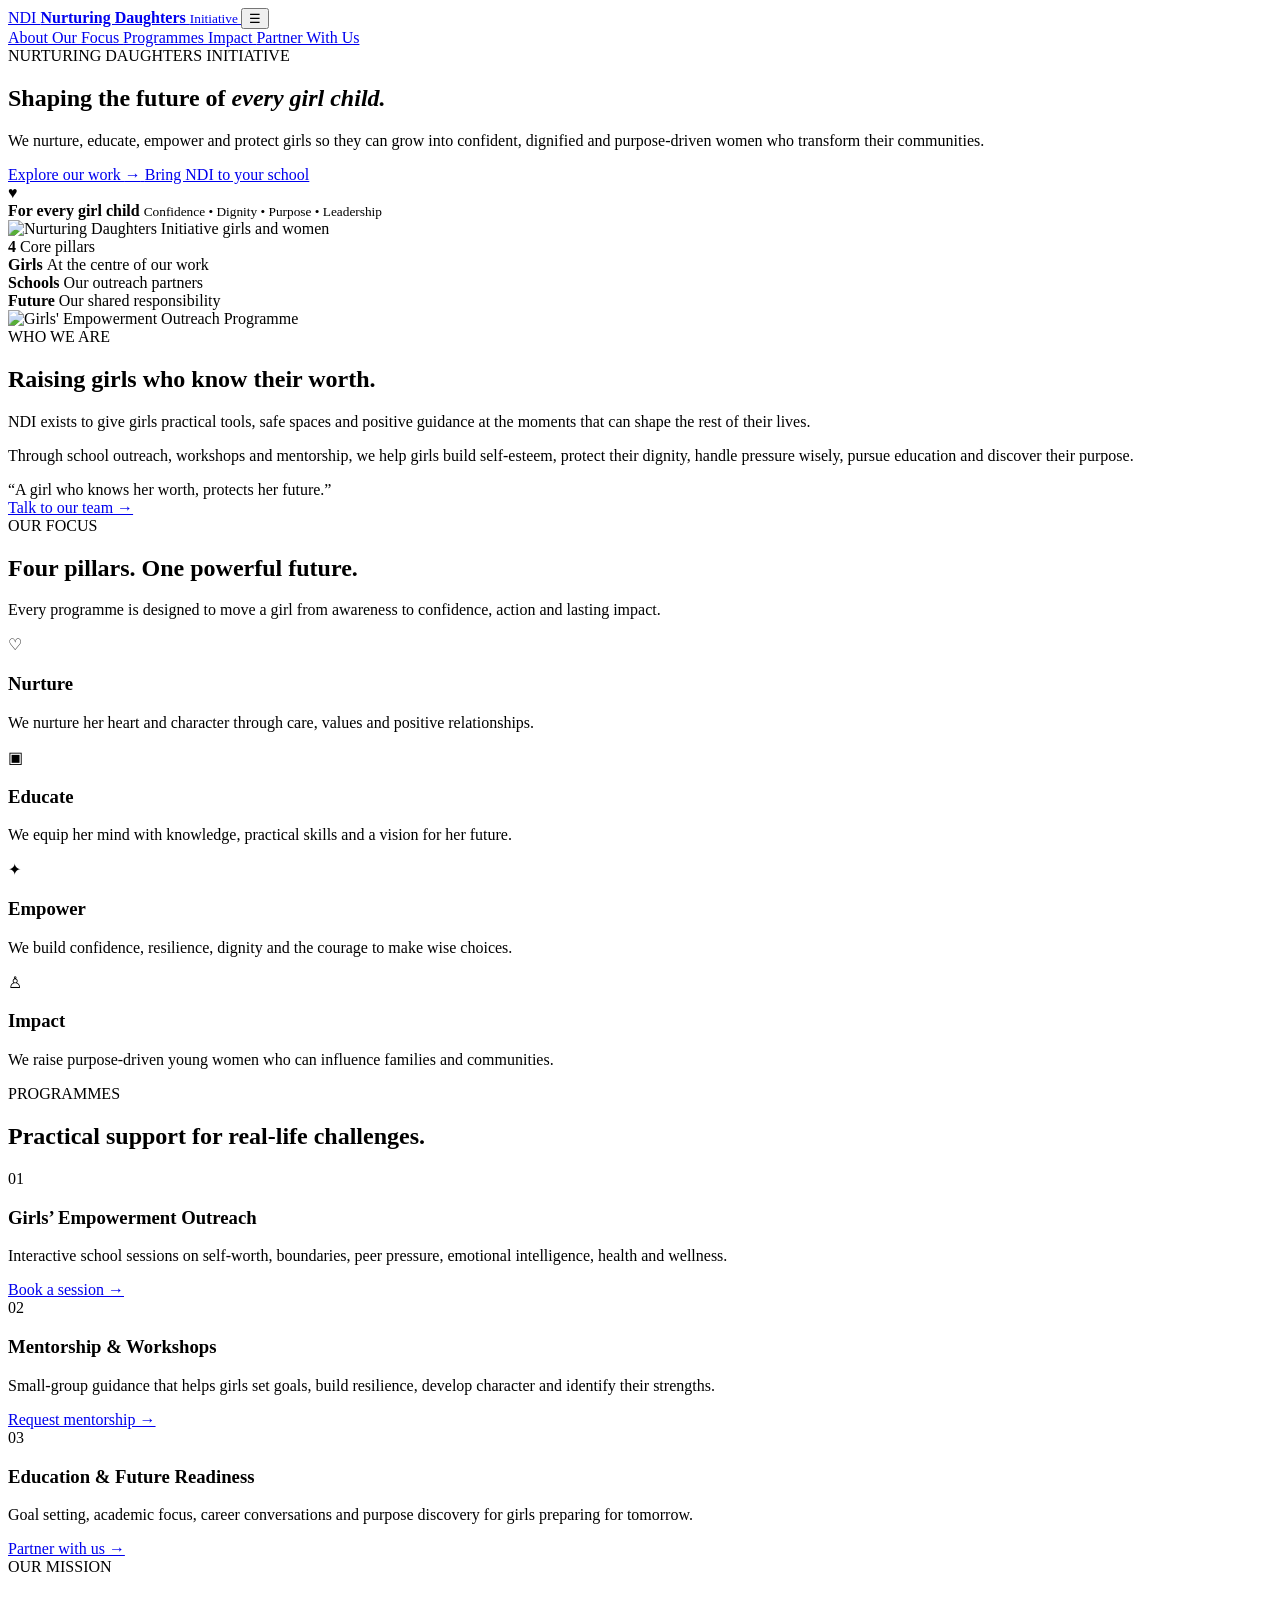
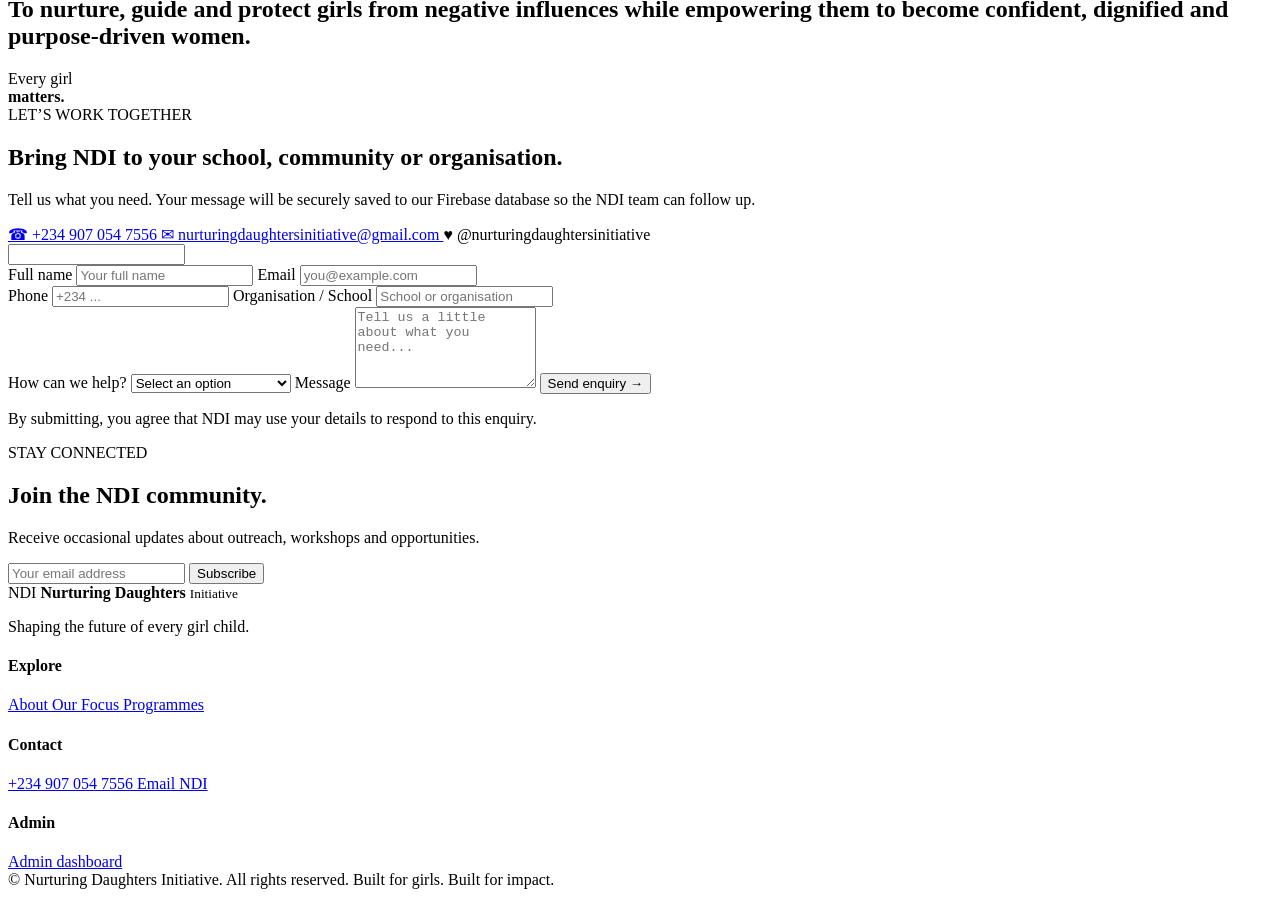
==== index.html @ 02c4fbd0 "Create index.html" ====
<!doctype html>
<html lang="en">
<head>
  <meta charset="utf-8">

  <meta
    name="viewport"
    content="width=device-width, initial-scale=1"
  >

  <meta
    name="description"
    content="Nurturing Daughters Initiative (NDI) — shaping the future of every girl child through nurture, education, empowerment and impact."
  >

  <meta
    name="theme-color"
    content="#d90068"
  >

  <meta
    property="og:title"
    content="Nurturing Daughters Initiative"
  >

  <meta
    property="og:description"
    content="Shaping the future of every girl child."
  >

  <title>
    NDI | Nurturing Daughters Initiative
  </title>

  <!-- Google Fonts -->
  <link
    rel="preconnect"
    href="https://fonts.googleapis.com"
  >

  <link
    rel="preconnect"
    href="https://fonts.gstatic.com"
    crossorigin
  >

  <link
    href="https://fonts.googleapis.com/css2?family=DM+Sans:wght@400;500;600;700;800&family=Playfair+Display:wght@600;700&display=swap"
    rel="stylesheet"
  >

  <!-- Main stylesheet -->
  <link
    rel="stylesheet"
    href="styles.css"
  >
</head>

<body>

  <!-- =========================================
       TOAST NOTIFICATION
       ========================================= -->

  <div
    id="toast"
    class="toast"
    role="status"
    aria-live="polite"
  ></div>


  <!-- =========================================
       HEADER / NAVIGATION
       ========================================= -->

  <header
    class="site-header"
    id="top"
  >

    <div class="container nav-wrap">

      <!-- LOGO -->
      <a
        class="brand"
        href="#home"
        aria-label="NDI home"
      >

        <span class="brand-mark">
          NDI
        </span>

        <span>
          <strong>
            Nurturing Daughters
          </strong>

          <small>
            Initiative
          </small>
        </span>

      </a>


      <!-- MOBILE MENU BUTTON -->
      <button
        class="menu-btn"
        id="menuBtn"
        type="button"
        aria-label="Open menu"
        aria-expanded="false"
      >
        ☰
      </button>


      <!-- NAVIGATION -->
      <nav
        id="siteNav"
        class="site-nav"
      >

        <a href="#about">
          About
        </a>

        <a href="#focus">
          Our Focus
        </a>

        <a href="#programmes">
          Programmes
        </a>

        <a href="#impact">
          Impact
        </a>

        <a
          href="#contact"
          class="nav-cta"
        >
          Partner With Us
        </a>

      </nav>

    </div>

  </header>


  <!-- =========================================
       MAIN CONTENT
       ========================================= -->

  <main>


    <!-- =======================================
         HERO
         ======================================= -->

    <section
      class="hero"
      id="home"
    >

      <div class="hero-glow glow-one"></div>

      <div class="hero-glow glow-two"></div>


      <div class="container hero-grid">

        <!-- HERO TEXT -->
        <div class="hero-copy">

          <span class="eyebrow">
            NURTURING DAUGHTERS INITIATIVE
          </span>


          <h1>
            Shaping the future of
            <em>every girl child.</em>
          </h1>


          <p>
            We nurture, educate, empower and protect girls
            so they can grow into confident, dignified and
            purpose-driven women who transform their communities.
          </p>


          <!-- HERO BUTTONS -->
          <div class="hero-actions">

            <a
              class="btn btn-primary"
              href="#programmes"
            >
              Explore our work
              <span>→</span>
            </a>


            <a
              class="btn btn-light"
              href="#contact"
            >
              Bring NDI to your school
            </a>

          </div>


          <!-- SMALL MESSAGE -->
          <div class="mini-proof">

            <span>
              ♥
            </span>

            <div>

              <strong>
                For every girl child
              </strong>

              <small>
                Confidence • Dignity • Purpose • Leadership
              </small>

            </div>

          </div>

        </div>


        <!-- HERO IMAGE -->
        <div class="hero-art">

          <div class="hero-ring"></div>

          <img
            src="assets/ndi-main.png"
            alt="Nurturing Daughters Initiative girls and women"
            loading="eager"
          >

        </div>

      </div>

    </section>


    <!-- =======================================
         IMPACT STRIP
         ======================================= -->

    <section
      class="impact-strip"
      id="impact"
    >

      <div class="container impact-grid">

        <div>
          <strong>
            4
          </strong>

          <span>
            Core pillars
          </span>
        </div>


        <div>
          <strong>
            Girls
          </strong>

          <span>
            At the centre of our work
          </span>
        </div>


        <div>
          <strong>
            Schools
          </strong>

          <span>
            Our outreach partners
          </span>
        </div>


        <div>
          <strong>
            Future
          </strong>

          <span>
            Our shared responsibility
          </span>
        </div>

      </div>

    </section>


    <!-- =======================================
         ABOUT
         ======================================= -->

    <section
      class="section"
      id="about"
    >

      <div class="container about-grid">

        <!-- IMAGE -->
        <div class="section-image">

          <img
            src="assets/girls-empowerment.png"
            alt="Girls' Empowerment Outreach Programme"
            loading="lazy"
          >

        </div>


        <!-- TEXT -->
        <div class="section-copy">

          <span class="eyebrow">
            WHO WE ARE
          </span>


          <h2>
            Raising girls who know their worth.
          </h2>


          <p>
            NDI exists to give girls practical tools,
            safe spaces and positive guidance at the
            moments that can shape the rest of their lives.
          </p>


          <p>
            Through school outreach, workshops and mentorship,
            we help girls build self-esteem, protect their dignity,
            handle pressure wisely, pursue education and discover
            their purpose.
          </p>


          <div class="quote">
            “A girl who knows her worth, protects her future.”
          </div>


          <a
            class="text-link"
            href="#contact"
          >
            Talk to our team →
          </a>

        </div>

      </div>

    </section>


    <!-- =======================================
         OUR FOCUS
         ======================================= -->

    <section
      class="section soft"
      id="focus"
    >

      <div class="container">

        <!-- HEADING -->
        <div class="section-heading">

          <span class="eyebrow">
            OUR FOCUS
          </span>


          <h2>
            Four pillars. One powerful future.
          </h2>


          <p>
            Every programme is designed to move a girl
            from awareness to confidence, action and lasting impact.
          </p>

        </div>


        <!-- PILLARS -->
        <div class="card-grid four">


          <!-- NURTURE -->
          <article class="pillar">

            <div class="icon">
              ♡
            </div>

            <h3>
              Nurture
            </h3>

            <p>
              We nurture her heart and character through
              care, values and positive relationships.
            </p>

          </article>


          <!-- EDUCATE -->
          <article class="pillar">

            <div class="icon">
              ▣
            </div>

            <h3>
              Educate
            </h3>

            <p>
              We equip her mind with knowledge,
              practical skills and a vision for her future.
            </p>

          </article>


          <!-- EMPOWER -->
          <article class="pillar">

            <div class="icon">
              ✦
            </div>

            <h3>
              Empower
            </h3>

            <p>
              We build confidence, resilience, dignity
              and the courage to make wise choices.
            </p>

          </article>


          <!-- IMPACT -->
          <article class="pillar">

            <div class="icon">
              ♙
            </div>

            <h3>
              Impact
            </h3>

            <p>
              We raise purpose-driven young women who
              can influence families and communities.
            </p>

          </article>

        </div>

      </div>

    </section>


    <!-- =======================================
         PROGRAMMES
         ======================================= -->

    <section
      class="section"
      id="programmes"
    >

      <div class="container">

        <div class="section-heading">

          <span class="eyebrow">
            PROGRAMMES
          </span>


          <h2>
            Practical support for real-life challenges.
          </h2>

        </div>


        <div class="programme-grid">


          <!-- PROGRAMME 1 -->
          <article class="programme">

            <span>
              01
            </span>

            <h3>
              Girls’ Empowerment Outreach
            </h3>

            <p>
              Interactive school sessions on self-worth,
              boundaries, peer pressure, emotional intelligence,
              health and wellness.
            </p>

            <a href="#contact">
              Book a session →
            </a>

          </article>


          <!-- PROGRAMME 2 -->
          <article class="programme">

            <span>
              02
            </span>

            <h3>
              Mentorship & Workshops
            </h3>

            <p>
              Small-group guidance that helps girls set goals,
              build resilience, develop character and identify
              their strengths.
            </p>

            <a href="#contact">
              Request mentorship →
            </a>

          </article>


          <!-- PROGRAMME 3 -->
          <article class="programme">

            <span>
              03
            </span>

            <h3>
              Education & Future Readiness
            </h3>

            <p>
              Goal setting, academic focus, career conversations
              and purpose discovery for girls preparing for tomorrow.
            </p>

            <a href="#contact">
              Partner with us →
            </a>

          </article>

        </div>

      </div>

    </section>


    <!-- =======================================
         MISSION
         ======================================= -->

    <section
      class="section mission-section"
    >

      <div class="container mission">

        <div>

          <span class="eyebrow">
            OUR MISSION
          </span>


          <h2>
            To nurture, guide and protect girls from
            negative influences while empowering them
            to become confident, dignified and
            purpose-driven women.
          </h2>

        </div>


        <div class="mission-badge">

          Every girl

          <br>

          <strong>
            matters.
          </strong>

        </div>

      </div>

    </section>


    <!-- =======================================
         CONTACT
         ======================================= -->

    <section
      class="section contact-section"
      id="contact"
    >

      <div class="container contact-grid">


        <!-- CONTACT INFORMATION -->
        <div class="contact-copy">

          <span class="eyebrow">
            LET’S WORK TOGETHER
          </span>


          <h2>
            Bring NDI to your school,
            community or organisation.
          </h2>


          <p>
            Tell us what you need. Your message will be
            securely saved to our Firebase database so
            the NDI team can follow up.
          </p>


          <div class="contact-details">

            <a href="tel:+2349070547556">
              ☎ +234 907 054 7556
            </a>


            <a href="mailto:nurturingdaughtersinitiative@gmail.com">
              ✉ nurturingdaughtersinitiative@gmail.com
            </a>


            <span>
              ♥ @nurturingdaughtersinitiative
            </span>

          </div>

        </div>


        <!-- CONTACT FORM -->
        <form
          id="contactForm"
          class="contact-form"
          novalidate
        >

          <!-- HONEYPOT ANTI-SPAM FIELD -->
          <input
            class="hp"
            name="website"
            tabindex="-1"
            autocomplete="off"
            aria-hidden="true"
          >


          <!-- NAME + EMAIL -->
          <div class="form-row">

            <label>
              Full name

              <input
                name="name"
                required
                maxlength="80"
                placeholder="Your full name"
              >

            </label>


            <label>
              Email

              <input
                type="email"
                name="email"
                required
                maxlength="120"
                placeholder="you@example.com"
              >

            </label>

          </div>


          <!-- PHONE + ORGANISATION -->
          <div class="form-row">

            <label>
              Phone

              <input
                name="phone"
                maxlength="30"
                placeholder="+234 ..."
              >

            </label>


            <label>
              Organisation / School

              <input
                name="organisation"
                maxlength="120"
                placeholder="School or organisation"
              >

            </label>

          </div>


          <!-- INTEREST -->
          <label>

            How can we help?

            <select
              name="interest"
              required
            >

              <option value="">
                Select an option
              </option>

              <option value="School outreach">
                School outreach
              </option>

              <option value="Mentorship programme">
                Mentorship programme
              </option>

              <option value="Workshop / seminar">
                Workshop / seminar
              </option>

              <option value="Partnership">
                Partnership
              </option>

              <option value="Volunteer">
                Volunteer
              </option>

              <option value="General enquiry">
                General enquiry
              </option>

            </select>

          </label>


          <!-- MESSAGE -->
          <label>

            Message

            <textarea
              name="message"
              required
              maxlength="1200"
              rows="5"
              placeholder="Tell us a little about what you need..."
            ></textarea>

          </label>


          <!-- SUBMIT -->
          <button
            class="btn btn-primary full"
            type="submit"
            id="submitBtn"
          >

            Send enquiry

            <span>
              →
            </span>

          </button>


          <p class="form-note">
            By submitting, you agree that NDI may use
            your details to respond to this enquiry.
          </p>

        </form>

      </div>

    </section>


    <!-- =======================================
         NEWSLETTER
         ======================================= -->

    <section class="newsletter">

      <div class="container newsletter-inner">


        <div>

          <span class="eyebrow">
            STAY CONNECTED
          </span>


          <h2>
            Join the NDI community.
          </h2>


          <p>
            Receive occasional updates about outreach,
            workshops and opportunities.
          </p>

        </div>


        <form
          id="newsletterForm"
        >

          <input
            type="email"
            name="email"
            required
            placeholder="Your email address"
          >


          <button
            class="btn btn-dark"
            type="submit"
          >
            Subscribe
          </button>

        </form>

      </div>

    </section>

  </main>


  <!-- =========================================
       FOOTER
       ========================================= -->

  <footer>

    <div class="container footer-grid">


      <!-- FOOTER BRAND -->
      <div>

        <div class="brand footer-brand">

          <span class="brand-mark">
            NDI
          </span>

          <span>

            <strong>
              Nurturing Daughters
            </strong>

            <small>
              Initiative
            </small>

          </span>

        </div>


        <p>
          Shaping the future of every girl child.
        </p>

      </div>


      <!-- EXPLORE -->
      <div>

        <h4>
          Explore
        </h4>

        <a href="#about">
          About
        </a>

        <a href="#focus">
          Our Focus
        </a>

        <a href="#programmes">
          Programmes
        </a>

      </div>


      <!-- CONTACT -->
      <div>

        <h4>
          Contact
        </h4>

        <a href="tel:+2349070547556">
          +234 907 054 7556
        </a>

        <a href="mailto:nurturingdaughtersinitiative@gmail.com">
          Email NDI
        </a>

      </div>


      <!-- ADMIN -->
      <div>

        <h4>
          Admin
        </h4>

        <a href="admin.html">
          Admin dashboard
        </a>

      </div>

    </div>


    <!-- FOOTER BOTTOM -->
    <div class="footer-bottom container">

      <span>
        ©
        <span id="year"></span>
        Nurturing Daughters Initiative.
        All rights reserved.
      </span>

      <span>
        Built for girls. Built for impact.
      </span>

    </div>

  </footer>


  <!-- =========================================
       JAVASCRIPT
       ========================================= -->

  <script
    type="module"
    src="app.js"
  ></script>

</body>
</html>
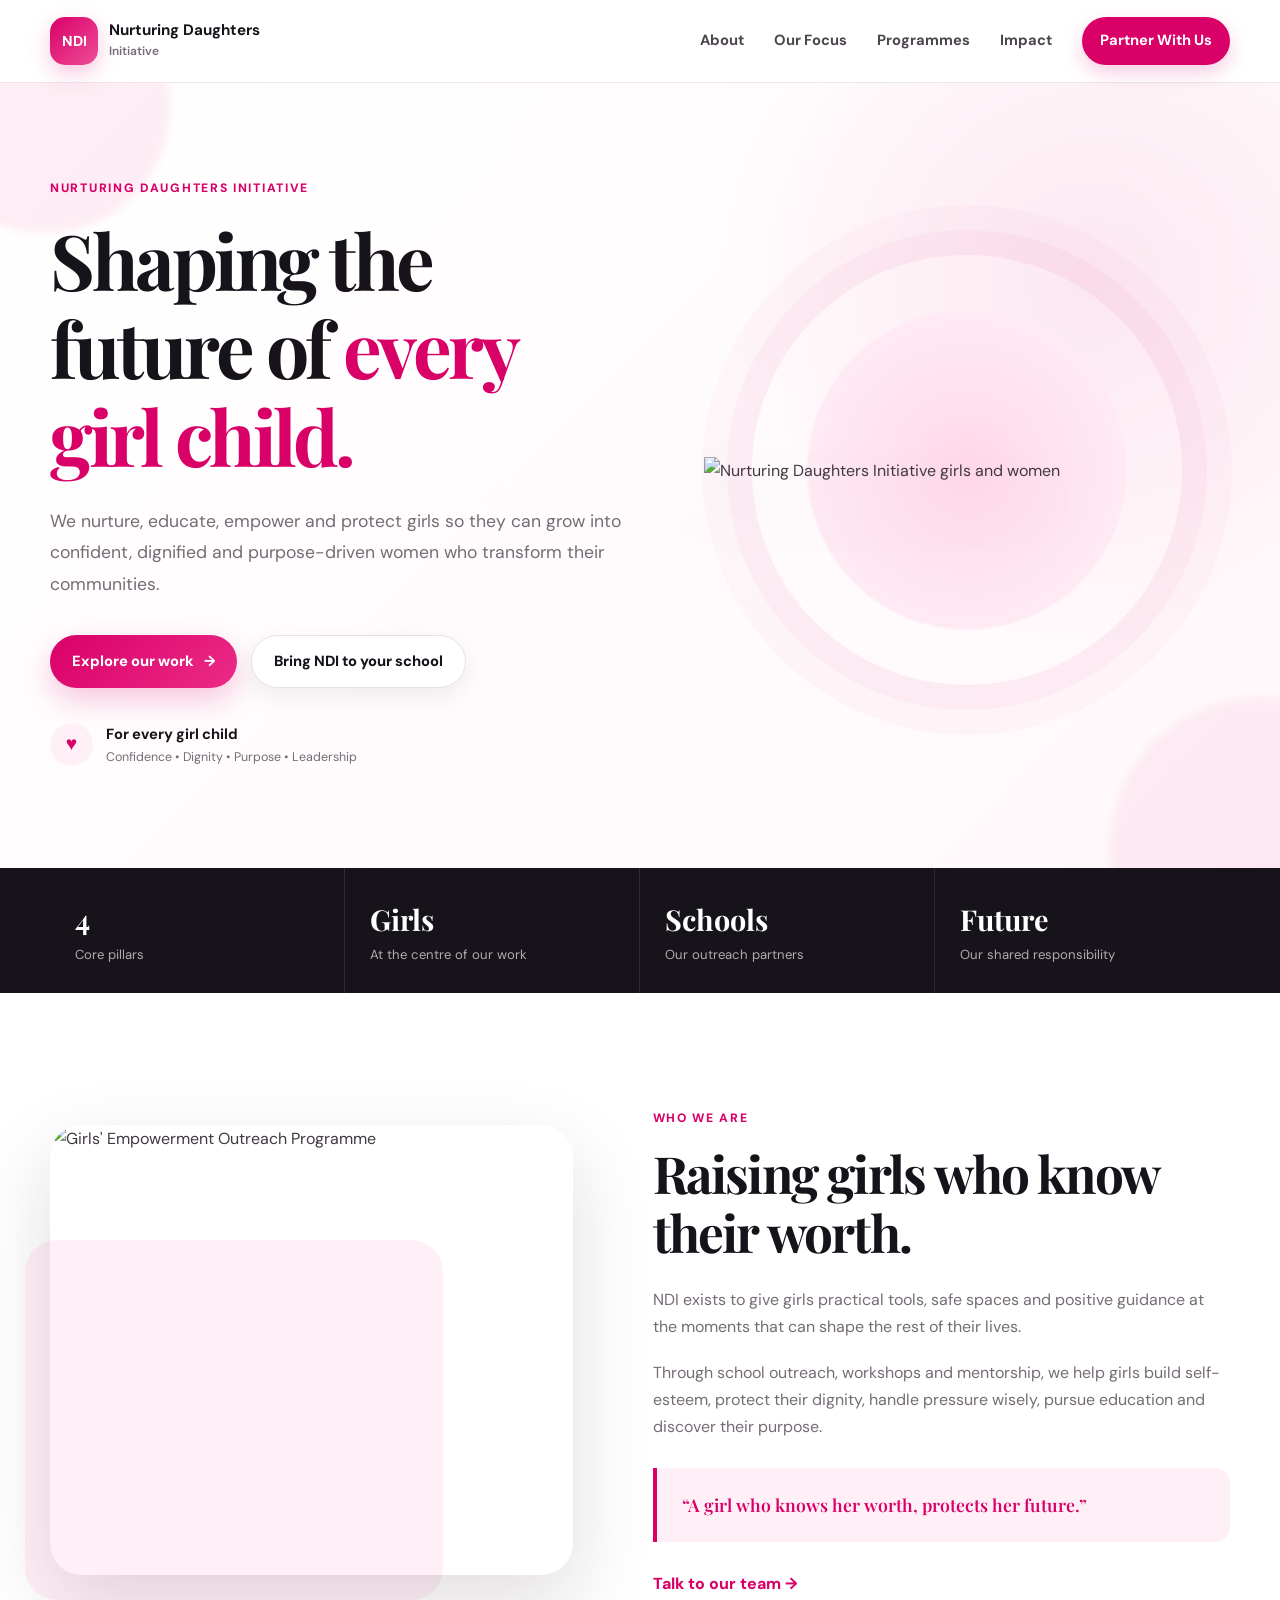
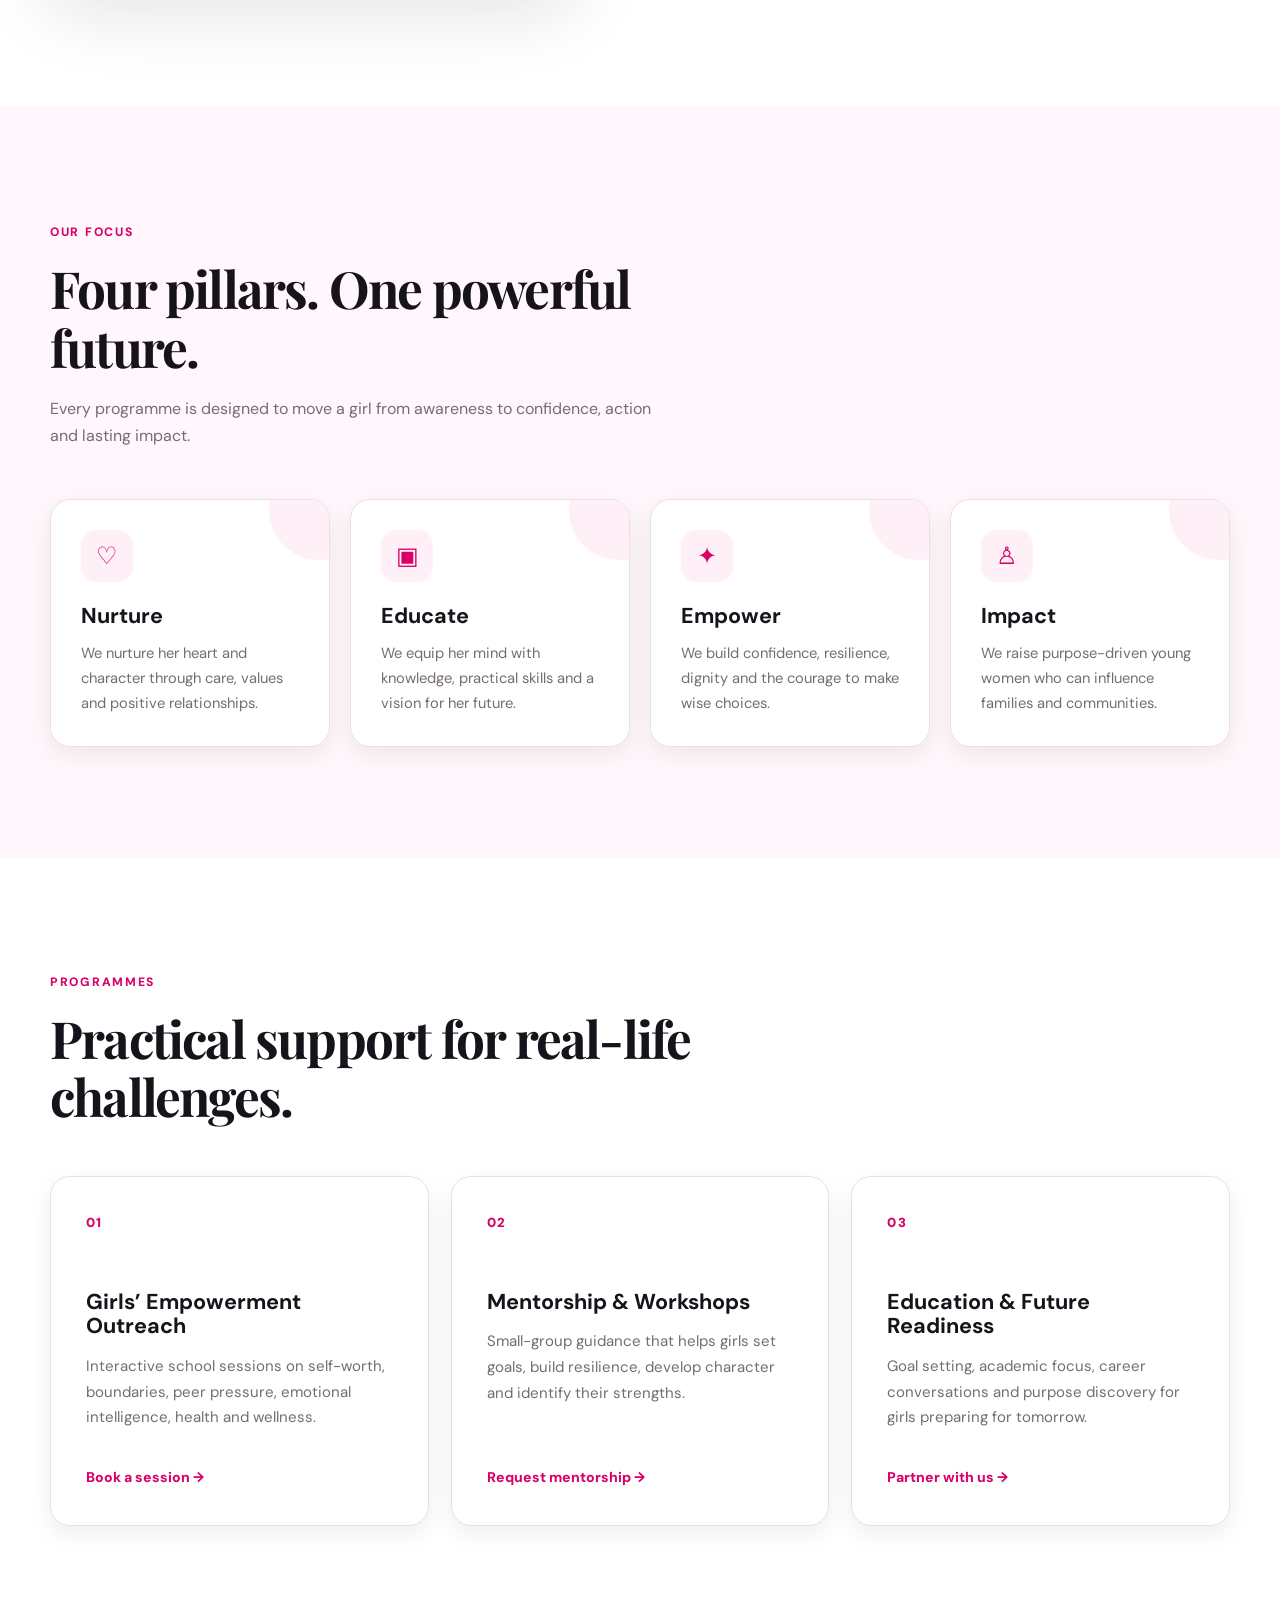
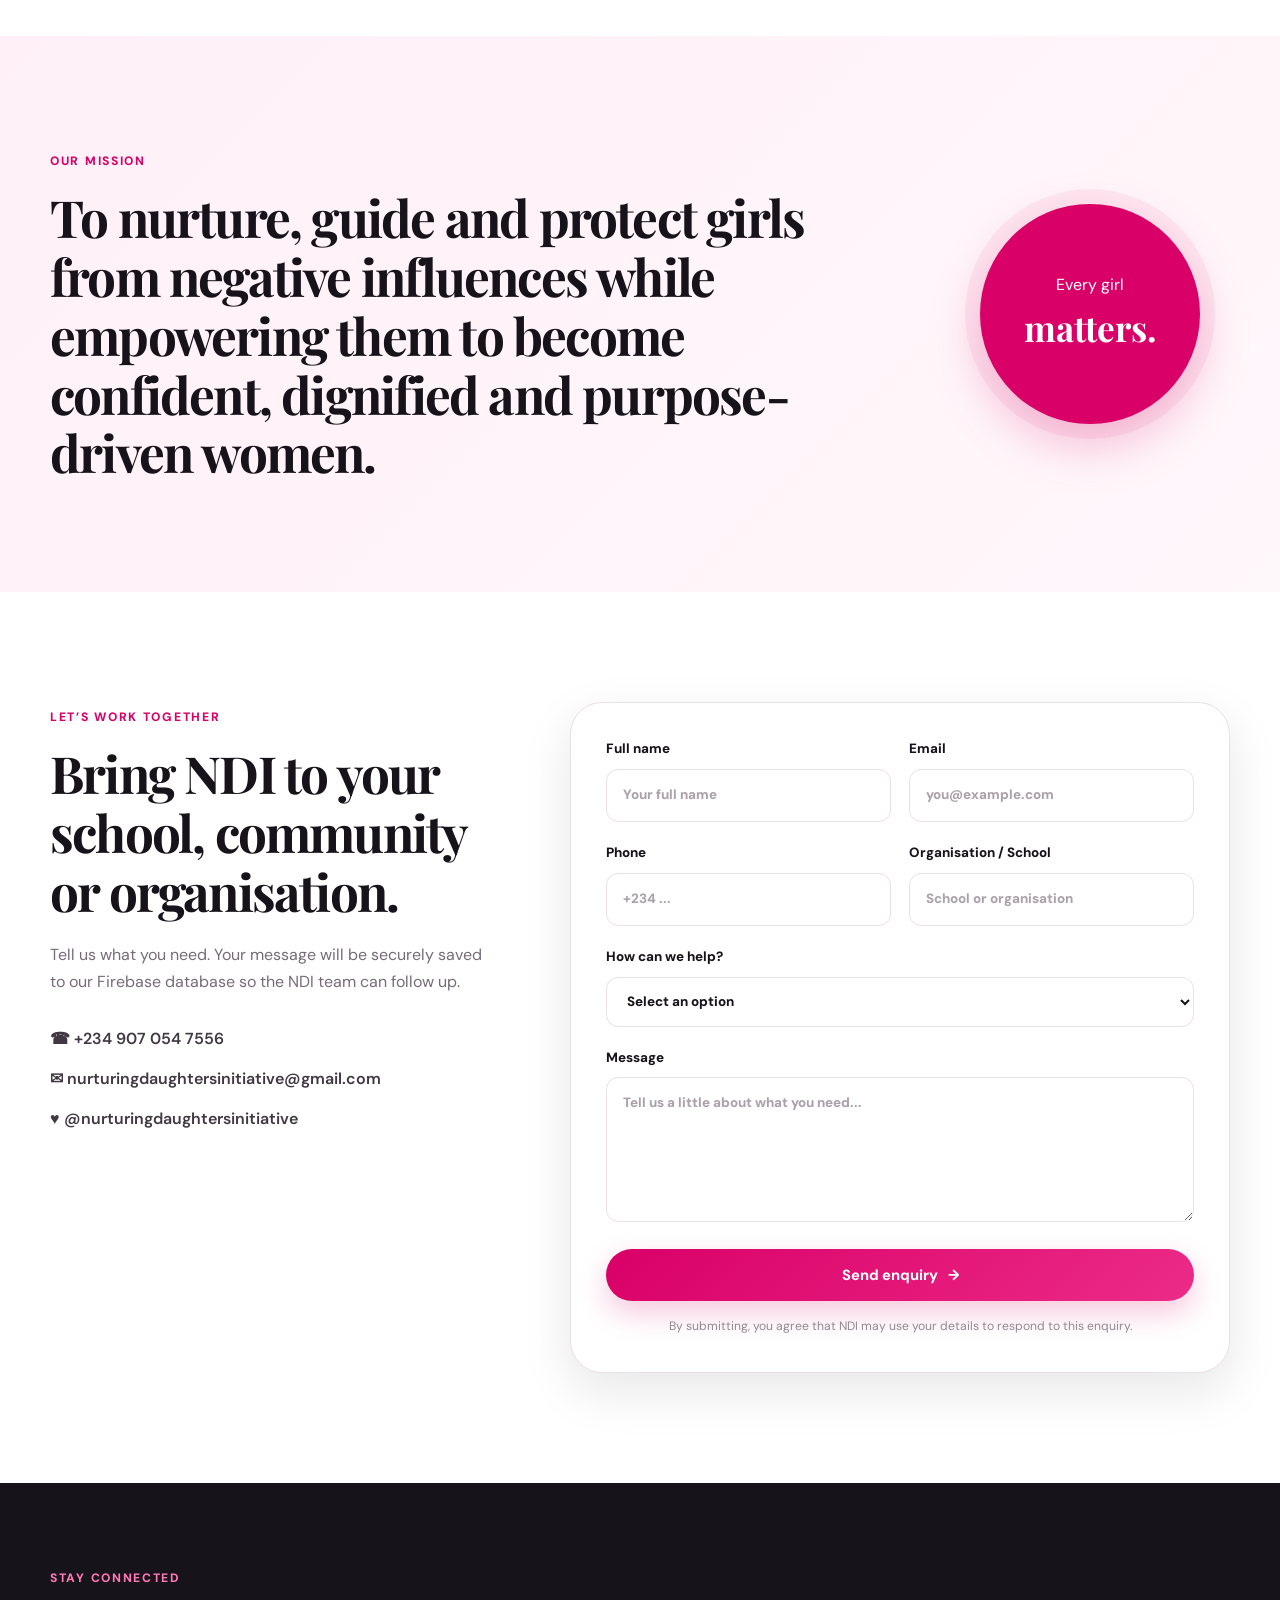
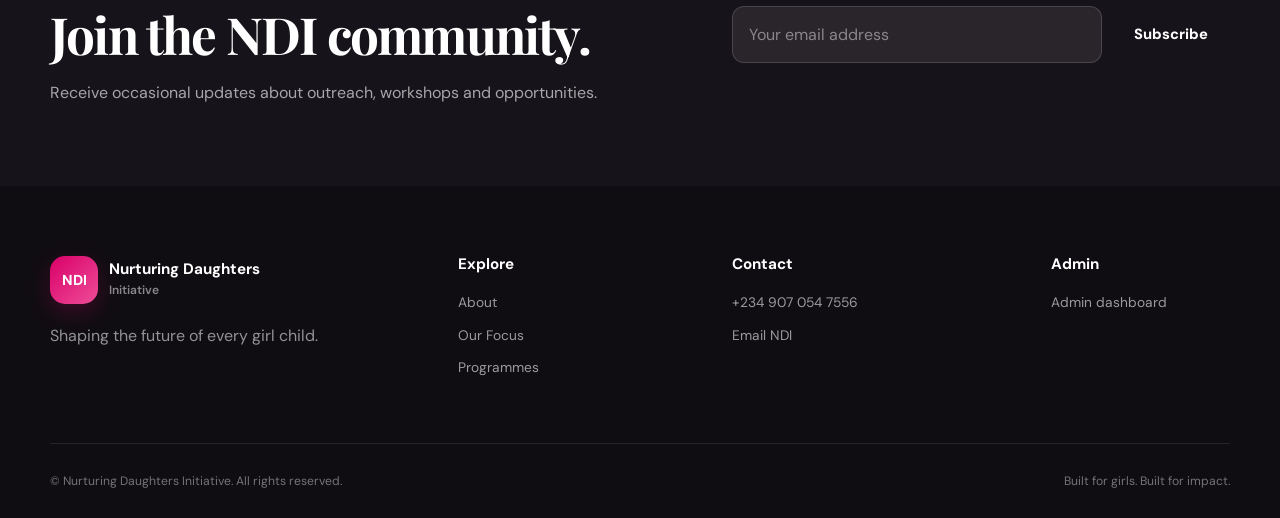
==== commit 85782e05: "Update index.html" ====
--- a/index.html
+++ b/index.html
@@ -3,20 +3,14 @@
 <head>
   <meta charset="utf-8">
 
-  <meta
-    name="viewport"
-    content="width=device-width, initial-scale=1"
-  >
+  <meta name="viewport" content="width=device-width, initial-scale=1">
 
   <meta
     name="description"
     content="Nurturing Daughters Initiative (NDI) — shaping the future of every girl child through nurture, education, empowerment and impact."
   >
 
-  <meta
-    name="theme-color"
-    content="#d90068"
-  >
+  <meta name="theme-color" content="#d90068">
 
   <meta
     property="og:title"
@@ -28,15 +22,10 @@
     content="Shaping the future of every girl child."
   >
 
-  <title>
-    NDI | Nurturing Daughters Initiative
-  </title>
+  <title>NDI | Nurturing Daughters Initiative</title>
 
   <!-- Google Fonts -->
-  <link
-    rel="preconnect"
-    href="https://fonts.googleapis.com"
-  >
+  <link rel="preconnect" href="https://fonts.googleapis.com">
 
   <link
     rel="preconnect"
@@ -49,18 +38,1671 @@
     rel="stylesheet"
   >
 
-  <!-- Main stylesheet -->
-  <link
-    rel="stylesheet"
-    href="styles.css"
-  >
+  <!-- =====================================================
+       NDI WEBSITE STYLES
+       Everything is inside this HTML file
+       ===================================================== -->
+
+  <style>
+
+    :root {
+      --pink: #d90068;
+      --pink-dark: #b50057;
+      --pink-light: #fff0f7;
+      --pink-soft: #fff7fb;
+
+      --dark: #17131a;
+      --text: #403942;
+      --muted: #756c76;
+
+      --white: #ffffff;
+      --border: #eadfe6;
+
+      --shadow-sm: 0 8px 25px rgba(40, 20, 35, 0.07);
+      --shadow-md: 0 18px 50px rgba(40, 20, 35, 0.10);
+      --shadow-lg: 0 30px 80px rgba(40, 20, 35, 0.14);
+
+      --radius-sm: 12px;
+      --radius-md: 20px;
+      --radius-lg: 32px;
+
+      --container: 1180px;
+    }
+
+    /* RESET */
+
+    * {
+      margin: 0;
+      padding: 0;
+      box-sizing: border-box;
+    }
+
+    html {
+      scroll-behavior: smooth;
+      scroll-padding-top: 90px;
+    }
+
+    body {
+      font-family: "DM Sans", sans-serif;
+      color: var(--text);
+      background: var(--white);
+      line-height: 1.7;
+      overflow-x: hidden;
+    }
+
+    img {
+      display: block;
+      max-width: 100%;
+    }
+
+    a {
+      color: inherit;
+      text-decoration: none;
+    }
+
+    button,
+    input,
+    select,
+    textarea {
+      font: inherit;
+    }
+
+    button {
+      cursor: pointer;
+    }
+
+    ::selection {
+      background: var(--pink);
+      color: var(--white);
+    }
+
+    /* CONTAINER */
+
+    .container {
+      width: min(
+        var(--container),
+        calc(100% - 40px)
+      );
+
+      margin-inline: auto;
+    }
+
+    /* TYPOGRAPHY */
+
+    h1,
+    h2,
+    h3,
+    h4 {
+      color: var(--dark);
+      line-height: 1.15;
+    }
+
+    h1,
+    h2 {
+      font-family: "Playfair Display", serif;
+    }
+
+    h1 {
+      font-size: clamp(3rem, 6vw, 5.7rem);
+      letter-spacing: -0.045em;
+    }
+
+    h2 {
+      font-size: clamp(2.2rem, 4vw, 3.8rem);
+      letter-spacing: -0.035em;
+    }
+
+    h3 {
+      font-size: 1.35rem;
+    }
+
+    p {
+      color: var(--muted);
+    }
+
+    .eyebrow {
+      display: inline-block;
+      margin-bottom: 16px;
+
+      color: var(--pink);
+
+      font-size: 0.76rem;
+      font-weight: 800;
+      letter-spacing: 0.14em;
+    }
+
+    /* TOAST */
+
+    .toast {
+      position: fixed;
+      z-index: 9999;
+
+      top: 24px;
+      right: 24px;
+
+      max-width: 360px;
+
+      padding: 14px 18px;
+
+      color: white;
+      background: var(--dark);
+
+      border-radius: 12px;
+
+      box-shadow: var(--shadow-lg);
+
+      font-size: 0.95rem;
+      font-weight: 600;
+
+      opacity: 0;
+      transform: translateY(-20px);
+
+      pointer-events: none;
+
+      transition:
+        opacity .3s ease,
+        transform .3s ease;
+    }
+
+    .toast.show {
+      opacity: 1;
+      transform: translateY(0);
+    }
+
+    /* HEADER */
+
+    .site-header {
+      position: sticky;
+      top: 0;
+      z-index: 1000;
+
+      background: rgba(255,255,255,.92);
+
+      border-bottom: 1px solid rgba(234,223,230,.8);
+
+      backdrop-filter: blur(18px);
+      -webkit-backdrop-filter: blur(18px);
+    }
+
+    .nav-wrap {
+      min-height: 82px;
+
+      display: flex;
+      align-items: center;
+      justify-content: space-between;
+
+      gap: 30px;
+    }
+
+    /* BRAND */
+
+    .brand {
+      display: inline-flex;
+      align-items: center;
+      gap: 11px;
+
+      color: var(--dark);
+    }
+
+    .brand-mark {
+      width: 48px;
+      height: 48px;
+
+      display: grid;
+      place-items: center;
+
+      color: white;
+
+      background:
+        linear-gradient(
+          135deg,
+          var(--pink),
+          #ef4d99
+        );
+
+      border-radius: 15px;
+
+      font-size: .9rem;
+      font-weight: 800;
+
+      box-shadow:
+        0 8px 22px rgba(217,0,104,.22);
+    }
+
+    .brand strong {
+      display: block;
+
+      font-size: .95rem;
+      line-height: 1.2;
+    }
+
+    .brand small {
+      display: block;
+
+      margin-top: 2px;
+
+      color: var(--muted);
+
+      font-size: .75rem;
+      font-weight: 600;
+    }
+
+    /* NAVIGATION */
+
+    .site-nav {
+      display: flex;
+      align-items: center;
+
+      gap: 30px;
+    }
+
+    .site-nav > a {
+      position: relative;
+
+      color: #4d454e;
+
+      font-size: .92rem;
+      font-weight: 700;
+
+      transition: color .2s ease;
+    }
+
+    .site-nav > a:not(.nav-cta)::after {
+      content: "";
+
+      position: absolute;
+
+      left: 0;
+      bottom: -7px;
+
+      width: 0;
+      height: 2px;
+
+      background: var(--pink);
+
+      border-radius: 10px;
+
+      transition: width .25s ease;
+    }
+
+    .site-nav > a:not(.nav-cta):hover {
+      color: var(--pink);
+    }
+
+    .site-nav > a:not(.nav-cta):hover::after {
+      width: 100%;
+    }
+
+    .nav-cta {
+      padding: 11px 18px;
+
+      color: white !important;
+
+      background: var(--pink);
+
+      border-radius: 999px;
+
+      box-shadow:
+        0 8px 20px rgba(217,0,104,.2);
+
+      transition:
+        transform .2s ease,
+        background .2s ease;
+    }
+
+    .nav-cta:hover {
+      background: var(--pink-dark);
+
+      transform: translateY(-2px);
+    }
+
+    /* MOBILE MENU */
+
+    .menu-btn {
+      display: none;
+
+      width: 44px;
+      height: 44px;
+
+      border: 1px solid var(--border);
+      border-radius: 12px;
+
+      color: var(--dark);
+      background: white;
+
+      font-size: 1.35rem;
+    }
+
+    /* HERO */
+
+    .hero {
+      position: relative;
+      isolation: isolate;
+
+      min-height: 720px;
+
+      padding: 90px 0 100px;
+
+      overflow: hidden;
+
+      background:
+        radial-gradient(
+          circle at 85% 25%,
+          rgba(217,0,104,.08),
+          transparent 30%
+        ),
+        linear-gradient(
+          135deg,
+          #fff,
+          #fff8fb
+        );
+    }
+
+    .hero-grid {
+      position: relative;
+      z-index: 2;
+
+      display: grid;
+
+      grid-template-columns:
+        1fr .9fr;
+
+      align-items: center;
+
+      gap: 70px;
+    }
+
+    .hero-copy {
+      max-width: 680px;
+    }
+
+    .hero-copy h1 {
+      margin-bottom: 26px;
+    }
+
+    .hero-copy h1 em {
+      color: var(--pink);
+      font-style: normal;
+    }
+
+    .hero-copy > p {
+      max-width: 620px;
+
+      margin-bottom: 34px;
+
+      font-size: 1.1rem;
+      line-height: 1.8;
+    }
+
+    /* BUTTONS */
+
+    .hero-actions {
+      display: flex;
+      flex-wrap: wrap;
+
+      gap: 14px;
+
+      margin-bottom: 34px;
+    }
+
+    .btn {
+      min-height: 52px;
+
+      padding: 13px 22px;
+
+      display: inline-flex;
+      align-items: center;
+      justify-content: center;
+
+      gap: 10px;
+
+      border: 0;
+      border-radius: 999px;
+
+      font-size: .92rem;
+      font-weight: 800;
+
+      transition:
+        transform .2s ease,
+        box-shadow .2s ease,
+        background .2s ease;
+    }
+
+    .btn:hover {
+      transform: translateY(-3px);
+    }
+
+    .btn-primary {
+      color: white;
+
+      background:
+        linear-gradient(
+          135deg,
+          var(--pink),
+          #ec2b87
+        );
+
+      box-shadow:
+        0 12px 30px rgba(217,0,104,.22);
+    }
+
+    .btn-primary:hover {
+      box-shadow:
+        0 18px 35px rgba(217,0,104,.28);
+    }
+
+    .btn-light {
+      color: var(--dark);
+
+      background: white;
+
+      border: 1px solid var(--border);
+
+      box-shadow: var(--shadow-sm);
+    }
+
+    .btn-dark {
+      color: white;
+      background: var(--dark);
+    }
+
+    .btn.full {
+      width: 100%;
+    }
+
+    /* MINI PROOF */
+
+    .mini-proof {
+      display: flex;
+      align-items: center;
+      gap: 13px;
+    }
+
+    .mini-proof > span {
+      width: 43px;
+      height: 43px;
+
+      display: grid;
+      place-items: center;
+
+      color: var(--pink);
+      background: var(--pink-light);
+
+      border-radius: 50%;
+
+      font-size: 1.2rem;
+    }
+
+    .mini-proof strong {
+      display: block;
+
+      color: var(--dark);
+
+      font-size: .92rem;
+    }
+
+    .mini-proof small {
+      display: block;
+
+      color: var(--muted);
+
+      font-size: .78rem;
+    }
+
+    /* HERO IMAGE */
+
+    .hero-art {
+      position: relative;
+
+      min-height: 520px;
+
+      display: flex;
+
+      align-items: center;
+      justify-content: center;
+    }
+
+    .hero-art img {
+      position: relative;
+      z-index: 2;
+
+      width: min(100%,540px);
+
+      max-height: 600px;
+
+      object-fit: contain;
+
+      filter:
+        drop-shadow(
+          0 30px 35px rgba(65,22,48,.14)
+        );
+
+      animation:
+        heroFloat 6s ease-in-out infinite;
+    }
+
+    .hero-ring {
+      position: absolute;
+      z-index: 1;
+
+      width: 430px;
+      height: 430px;
+
+      border-radius: 50%;
+
+      background:
+        radial-gradient(
+          circle,
+          #ffd7e9 0%,
+          #ffeaf4 52%,
+          transparent 53%
+        );
+
+      box-shadow:
+        0 0 0 25px rgba(217,0,104,.035),
+        0 0 0 50px rgba(217,0,104,.025);
+    }
+
+    .hero-glow {
+      position: absolute;
+      z-index: -1;
+
+      border-radius: 50%;
+
+      filter: blur(5px);
+    }
+
+    .glow-one {
+      width: 250px;
+      height: 250px;
+
+      top: -100px;
+      left: -80px;
+
+      background: rgba(217,0,104,.07);
+    }
+
+    .glow-two {
+      width: 300px;
+      height: 300px;
+
+      right: -130px;
+      bottom: -130px;
+
+      background: rgba(245,174,208,.2);
+    }
+
+    @keyframes heroFloat {
+      0%,100% {
+        transform: translateY(0);
+      }
+
+      50% {
+        transform: translateY(-10px);
+      }
+    }
+
+    /* IMPACT */
+
+    .impact-strip {
+      position: relative;
+      z-index: 5;
+
+      background: var(--dark);
+      color: white;
+    }
+
+    .impact-grid {
+      display: grid;
+
+      grid-template-columns:
+        repeat(4,1fr);
+    }
+
+    .impact-grid > div {
+      min-height: 125px;
+
+      padding: 25px;
+
+      display: flex;
+
+      flex-direction: column;
+      justify-content: center;
+
+      border-right:
+        1px solid rgba(255,255,255,.1);
+    }
+
+    .impact-grid > div:last-child {
+      border-right: 0;
+    }
+
+    .impact-grid strong {
+      color: white;
+
+      font-family:
+        "Playfair Display",
+        serif;
+
+      font-size: 1.8rem;
+    }
+
+    .impact-grid span {
+      color: rgba(255,255,255,.65);
+
+      font-size: .82rem;
+    }
+
+    /* SECTIONS */
+
+    .section {
+      padding: 110px 0;
+    }
+
+    .section.soft {
+      background: var(--pink-soft);
+    }
+
+    .section-heading {
+      max-width: 720px;
+
+      margin-bottom: 50px;
+    }
+
+    .section-heading h2 {
+      margin-bottom: 18px;
+    }
+
+    .section-heading p {
+      max-width: 620px;
+    }
+
+    /* ABOUT */
+
+    .about-grid {
+      display: grid;
+
+      grid-template-columns:
+        .95fr 1.05fr;
+
+      align-items: center;
+
+      gap: 80px;
+    }
+
+    .section-image {
+      position: relative;
+    }
+
+    .section-image::before {
+      content: "";
+
+      position: absolute;
+      z-index: 0;
+
+      width: 80%;
+      height: 80%;
+
+      left: -25px;
+      bottom: -25px;
+
+      background: var(--pink-light);
+
+      border-radius: var(--radius-lg);
+    }
+
+    .section-image img {
+      position: relative;
+      z-index: 1;
+
+      width: 100%;
+
+      min-height: 450px;
+
+      object-fit: cover;
+
+      border-radius: var(--radius-lg);
+
+      box-shadow: var(--shadow-lg);
+    }
+
+    .section-copy h2 {
+      margin-bottom: 24px;
+    }
+
+    .section-copy p {
+      margin-bottom: 18px;
+    }
+
+    .quote {
+      margin: 28px 0;
+
+      padding: 22px 25px;
+
+      color: var(--pink);
+
+      background: var(--pink-light);
+
+      border-left:
+        4px solid var(--pink);
+
+      border-radius:
+        0 15px 15px 0;
+
+      font-family:
+        "Playfair Display",
+        serif;
+
+      font-size: 1.1rem;
+      font-weight: 600;
+    }
+
+    .text-link {
+      display: inline-flex;
+
+      align-items: center;
+
+      gap: 8px;
+
+      color: var(--pink);
+
+      font-weight: 800;
+    }
+
+    /* PILLARS */
+
+    .card-grid {
+      display: grid;
+
+      gap: 20px;
+    }
+
+    .card-grid.four {
+      grid-template-columns:
+        repeat(4,1fr);
+    }
+
+    .pillar {
+      position: relative;
+
+      padding: 30px;
+
+      background: white;
+
+      border:
+        1px solid var(--border);
+
+      border-radius: var(--radius-md);
+
+      box-shadow: var(--shadow-sm);
+
+      overflow: hidden;
+
+      transition:
+        transform .25s ease,
+        box-shadow .25s ease;
+    }
+
+    .pillar:hover {
+      transform: translateY(-7px);
+
+      box-shadow: var(--shadow-md);
+    }
+
+    .pillar::after {
+      content: "";
+
+      position: absolute;
+
+      width: 100px;
+      height: 100px;
+
+      right: -40px;
+      top: -40px;
+
+      border-radius: 50%;
+
+      background: var(--pink-light);
+    }
+
+    .pillar .icon {
+      position: relative;
+      z-index: 2;
+
+      width: 52px;
+      height: 52px;
+
+      display: grid;
+      place-items: center;
+
+      margin-bottom: 22px;
+
+      color: var(--pink);
+
+      background: var(--pink-light);
+
+      border-radius: 15px;
+
+      font-size: 1.5rem;
+    }
+
+    .pillar h3,
+    .pillar p {
+      position: relative;
+      z-index: 2;
+    }
+
+    .pillar h3 {
+      margin-bottom: 12px;
+    }
+
+    .pillar p {
+      font-size: .92rem;
+    }
+
+    /* PROGRAMMES */
+
+    .programme-grid {
+      display: grid;
+
+      grid-template-columns:
+        repeat(3,1fr);
+
+      gap: 22px;
+    }
+
+    .programme {
+      position: relative;
+
+      min-height: 350px;
+
+      padding: 35px;
+
+      display: flex;
+
+      flex-direction: column;
+
+      background: white;
+
+      border:
+        1px solid var(--border);
+
+      border-radius: var(--radius-md);
+
+      box-shadow: var(--shadow-sm);
+
+      transition:
+        transform .25s ease,
+        box-shadow .25s ease;
+    }
+
+    .programme:hover {
+      transform: translateY(-7px);
+
+      box-shadow: var(--shadow-md);
+    }
+
+    .programme > span {
+      display: inline-flex;
+
+      width: fit-content;
+
+      margin-bottom: 55px;
+
+      color: var(--pink);
+
+      font-size: .82rem;
+      font-weight: 900;
+
+      letter-spacing: .1em;
+    }
+
+    .programme h3 {
+      margin-bottom: 15px;
+    }
+
+    .programme p {
+      font-size: .94rem;
+    }
+
+    .programme a {
+      margin-top: auto;
+
+      padding-top: 25px;
+
+      color: var(--pink);
+
+      font-size: .88rem;
+      font-weight: 800;
+    }
+
+    /* MISSION */
+
+    .mission-section {
+      background:
+        linear-gradient(
+          135deg,
+          #fff0f7,
+          #fff8fb
+        );
+    }
+
+    .mission {
+      display: grid;
+
+      grid-template-columns:
+        1fr 250px;
+
+      align-items: center;
+
+      gap: 70px;
+    }
+
+    .mission h2 {
+      max-width: 900px;
+
+      font-size:
+        clamp(2rem,4vw,3.3rem);
+    }
+
+    .mission-badge {
+      width: 220px;
+      height: 220px;
+
+      display: flex;
+
+      flex-direction: column;
+
+      justify-content: center;
+      align-items: center;
+
+      text-align: center;
+
+      color: white;
+
+      background: var(--pink);
+
+      border-radius: 50%;
+
+      box-shadow:
+        0 20px 50px rgba(217,0,104,.25),
+        0 0 0 15px rgba(217,0,104,.06);
+    }
+
+    .mission-badge strong {
+      font-family:
+        "Playfair Display",
+        serif;
+
+      font-size: 2.2rem;
+    }
+
+    /* CONTACT */
+
+    .contact-grid {
+      display: grid;
+
+      grid-template-columns:
+        .8fr 1.2fr;
+
+      gap: 80px;
+
+      align-items: start;
+    }
+
+    .contact-copy h2 {
+      margin-bottom: 20px;
+    }
+
+    .contact-copy > p {
+      margin-bottom: 30px;
+    }
+
+    .contact-details {
+      display: flex;
+
+      flex-direction: column;
+
+      gap: 13px;
+    }
+
+    .contact-details a,
+    .contact-details span {
+      color: var(--text);
+
+      font-weight: 600;
+    }
+
+    .contact-details a:hover {
+      color: var(--pink);
+    }
+
+    /* FORM */
+
+    .contact-form {
+      padding: 35px;
+
+      background: white;
+
+      border:
+        1px solid var(--border);
+
+      border-radius: var(--radius-lg);
+
+      box-shadow: var(--shadow-md);
+    }
+
+    .form-row {
+      display: grid;
+
+      grid-template-columns:
+        repeat(2,1fr);
+
+      gap: 18px;
+    }
+
+    .contact-form label {
+      display: block;
+
+      margin-bottom: 20px;
+
+      color: var(--dark);
+
+      font-size: .84rem;
+      font-weight: 800;
+    }
+
+    .contact-form input,
+    .contact-form select,
+    .contact-form textarea,
+    .newsletter input {
+      width: 100%;
+
+      margin-top: 8px;
+
+      padding: 14px 16px;
+
+      color: var(--dark);
+
+      background: white;
+
+      border:
+        1px solid var(--border);
+
+      border-radius: 12px;
+
+      outline: none;
+
+      transition:
+        border-color .2s ease,
+        box-shadow .2s ease;
+    }
+
+    .contact-form input,
+    .contact-form select {
+      min-height: 50px;
+    }
+
+    .contact-form textarea {
+      min-height: 130px;
+
+      resize: vertical;
+    }
+
+    .contact-form input:focus,
+    .contact-form select:focus,
+    .contact-form textarea:focus,
+    .newsletter input:focus {
+      border-color: var(--pink);
+
+      box-shadow:
+        0 0 0 4px
+        rgba(217,0,104,.08);
+    }
+
+    .contact-form input::placeholder,
+    .contact-form textarea::placeholder {
+      color: #aaa1a9;
+    }
+
+    .form-note {
+      margin-top: 15px;
+
+      color: #918891;
+
+      font-size: .76rem;
+
+      text-align: center;
+    }
+
+    .hp {
+      position: absolute !important;
+
+      width: 1px !important;
+      height: 1px !important;
+
+      opacity: 0 !important;
+
+      pointer-events: none !important;
+    }
+
+    /* NEWSLETTER */
+
+    .newsletter {
+      padding: 80px 0;
+
+      color: white;
+
+      background: var(--dark);
+    }
+
+    .newsletter .eyebrow {
+      color: #ff78b5;
+    }
+
+    .newsletter-inner {
+      display: grid;
+
+      grid-template-columns:
+        1fr .8fr;
+
+      align-items: center;
+
+      gap: 60px;
+    }
+
+    .newsletter h2 {
+      margin-bottom: 15px;
+
+      color: white;
+    }
+
+    .newsletter p {
+      color:
+        rgba(255,255,255,.62);
+    }
+
+    .newsletter form {
+      display: flex;
+
+      gap: 10px;
+    }
+
+    .newsletter input {
+      margin: 0;
+
+      color: white;
+
+      background:
+        rgba(255,255,255,.08);
+
+      border-color:
+        rgba(255,255,255,.15);
+    }
+
+    .newsletter input::placeholder {
+      color:
+        rgba(255,255,255,.45);
+    }
+
+    /* FOOTER */
+
+    footer {
+      color:
+        rgba(255,255,255,.7);
+
+      background: #100d12;
+    }
+
+    .footer-grid {
+      display: grid;
+
+      grid-template-columns:
+        1.6fr 1fr 1.2fr .8fr;
+
+      gap: 50px;
+
+      padding: 70px 0 55px;
+    }
+
+    .footer-brand {
+      margin-bottom: 18px;
+    }
+
+    footer .brand strong {
+      color: white;
+    }
+
+    footer .brand small {
+      color:
+        rgba(255,255,255,.5);
+    }
+
+    footer p {
+      max-width: 330px;
+
+      color:
+        rgba(255,255,255,.55);
+    }
+
+    .footer-grid h4 {
+      margin-bottom: 18px;
+
+      color: white;
+
+      font-size: .95rem;
+    }
+
+    .footer-grid > div:not(:first-child) {
+      display: flex;
+
+      flex-direction: column;
+
+      align-items: flex-start;
+    }
+
+    .footer-grid a {
+      margin-bottom: 9px;
+
+      color:
+        rgba(255,255,255,.58);
+
+      font-size: .86rem;
+
+      transition: color .2s ease;
+    }
+
+    .footer-grid a:hover {
+      color: #ff70b0;
+    }
+
+    .footer-bottom {
+      min-height: 75px;
+
+      display: flex;
+
+      align-items: center;
+      justify-content: space-between;
+
+      gap: 20px;
+
+      border-top:
+        1px solid rgba(255,255,255,.09);
+
+      color:
+        rgba(255,255,255,.42);
+
+      font-size: .76rem;
+    }
+
+    /* TABLET */
+
+    @media (max-width:1000px) {
+
+      .site-nav {
+        gap: 18px;
+      }
+
+      .hero-grid {
+        grid-template-columns:
+          1fr .8fr;
+
+        gap: 40px;
+      }
+
+      .hero-art {
+        min-height: 430px;
+      }
+
+      .hero-ring {
+        width: 350px;
+        height: 350px;
+      }
+
+      .card-grid.four {
+        grid-template-columns:
+          repeat(2,1fr);
+      }
+
+      .about-grid {
+        gap: 45px;
+      }
+
+      .programme-grid {
+        grid-template-columns: 1fr;
+      }
+
+      .programme {
+        min-height: 280px;
+      }
+
+      .contact-grid {
+        gap: 45px;
+      }
+
+      .footer-grid {
+        grid-template-columns:
+          1.4fr 1fr 1fr;
+      }
+    }
+
+    /* MOBILE */
+
+    @media (max-width:760px) {
+
+      .container {
+        width:
+          min(
+            var(--container),
+            calc(100% - 28px)
+          );
+      }
+
+      .nav-wrap {
+        min-height: 72px;
+      }
+
+      .menu-btn {
+        display: grid;
+
+        place-items: center;
+      }
+
+      .site-nav {
+        position: absolute;
+
+        top: 72px;
+
+        left: 14px;
+        right: 14px;
+
+        padding: 16px;
+
+        display: none;
+
+        flex-direction: column;
+
+        align-items: stretch;
+
+        gap: 5px;
+
+        background:
+          rgba(255,255,255,.98);
+
+        border:
+          1px solid var(--border);
+
+        border-radius: 18px;
+
+        box-shadow: var(--shadow-lg);
+      }
+
+      .site-nav.open {
+        display: flex;
+      }
+
+      .site-nav > a {
+        padding: 12px 14px;
+      }
+
+      .site-nav > a:not(.nav-cta)::after {
+        display: none;
+      }
+
+      .nav-cta {
+        margin-top: 6px;
+
+        text-align: center;
+      }
+
+      .hero {
+        min-height: auto;
+
+        padding: 65px 0 70px;
+      }
+
+      .hero-grid {
+        grid-template-columns: 1fr;
+
+        gap: 45px;
+      }
+
+      .hero-copy h1 {
+        font-size:
+          clamp(2.8rem,13vw,4.3rem);
+      }
+
+      .hero-copy > p {
+        font-size: 1rem;
+      }
+
+      .hero-art {
+        min-height: 330px;
+      }
+
+      .hero-art img {
+        max-height: 380px;
+      }
+
+      .hero-ring {
+        width: 280px;
+        height: 280px;
+      }
+
+      .impact-grid {
+        grid-template-columns:
+          repeat(2,1fr);
+      }
+
+      .impact-grid > div {
+        min-height: 110px;
+
+        padding: 20px;
+      }
+
+      .impact-grid > div:nth-child(2) {
+        border-right: 0;
+      }
+
+      .impact-grid > div:nth-child(-n+2) {
+        border-bottom:
+          1px solid rgba(255,255,255,.1);
+      }
+
+      .section {
+        padding: 80px 0;
+      }
+
+      .about-grid {
+        grid-template-columns: 1fr;
+
+        gap: 55px;
+      }
+
+      .section-image img {
+        min-height: 320px;
+      }
+
+      .card-grid.four {
+        grid-template-columns: 1fr;
+      }
+
+      .mission {
+        grid-template-columns: 1fr;
+
+        gap: 40px;
+      }
+
+      .mission-badge {
+        width: 180px;
+        height: 180px;
+      }
+
+      .contact-grid {
+        grid-template-columns: 1fr;
+      }
+
+      .contact-form {
+        padding: 24px 18px;
+      }
+
+      .form-row {
+        grid-template-columns: 1fr;
+
+        gap: 0;
+      }
+
+      .newsletter {
+        padding: 65px 0;
+      }
+
+      .newsletter-inner {
+        grid-template-columns: 1fr;
+
+        gap: 30px;
+      }
+
+      .newsletter form {
+        flex-direction: column;
+      }
+
+      .newsletter .btn {
+        width: 100%;
+      }
+
+      .footer-grid {
+        grid-template-columns:
+          1fr 1fr;
+
+        gap: 40px 25px;
+
+        padding: 55px 0 40px;
+      }
+
+      .footer-grid > div:first-child {
+        grid-column: 1 / -1;
+      }
+
+      .footer-bottom {
+        padding: 22px 0;
+
+        flex-direction: column;
+
+        align-items: flex-start;
+      }
+    }
+
+    /* SMALL PHONES */
+
+    @media (max-width:480px) {
+
+      h2 {
+        font-size: 2.15rem;
+      }
+
+      .brand-mark {
+        width: 42px;
+        height: 42px;
+
+        border-radius: 13px;
+      }
+
+      .brand strong {
+        font-size: .82rem;
+      }
+
+      .brand small {
+        font-size: .68rem;
+      }
+
+      .hero-actions {
+        flex-direction: column;
+
+        align-items: stretch;
+      }
+
+      .hero-actions .btn {
+        width: 100%;
+      }
+
+      .mini-proof {
+        align-items: flex-start;
+      }
+
+      .impact-grid {
+        grid-template-columns: 1fr;
+      }
+
+      .impact-grid > div,
+      .impact-grid > div:nth-child(2) {
+        border-right: 0;
+
+        border-bottom:
+          1px solid rgba(255,255,255,.1);
+      }
+
+      .impact-grid > div:last-child {
+        border-bottom: 0;
+      }
+
+      .programme {
+        padding: 27px;
+      }
+
+      .footer-grid {
+        grid-template-columns: 1fr;
+      }
+
+      .footer-grid > div:first-child {
+        grid-column: auto;
+      }
+
+      .toast {
+        left: 14px;
+        right: 14px;
+
+        top: 14px;
+
+        max-width: none;
+      }
+    }
+
+    /* ACCESSIBILITY */
+
+    :focus-visible {
+      outline:
+        3px solid rgba(217,0,104,.3);
+
+      outline-offset: 3px;
+    }
+
+    @media (prefers-reduced-motion:reduce) {
+
+      html {
+        scroll-behavior: auto;
+      }
+
+      *,
+      *::before,
+      *::after {
+        animation-duration:
+          .01ms !important;
+
+        animation-iteration-count:
+          1 !important;
+
+        transition-duration:
+          .01ms !important;
+      }
+    }
+
+  </style>
+
 </head>
 
 <body>
 
-  <!-- =========================================
-       TOAST NOTIFICATION
-       ========================================= -->
+  <!-- TOAST -->
 
   <div
     id="toast"
@@ -70,9 +1712,7 @@
   ></div>
 
 
-  <!-- =========================================
-       HEADER / NAVIGATION
-       ========================================= -->
+  <!-- HEADER -->
 
   <header
     class="site-header"
@@ -81,7 +1721,6 @@
 
     <div class="container nav-wrap">
 
-      <!-- LOGO -->
       <a
         class="brand"
         href="#home"
@@ -93,6 +1732,7 @@
         </span>
 
         <span>
+
           <strong>
             Nurturing Daughters
           </strong>
@@ -100,12 +1740,12 @@
           <small>
             Initiative
           </small>
+
         </span>
 
       </a>
 
 
-      <!-- MOBILE MENU BUTTON -->
       <button
         class="menu-btn"
         id="menuBtn"
@@ -117,7 +1757,6 @@
       </button>
 
 
-      <!-- NAVIGATION -->
       <nav
         id="siteNav"
         class="site-nav"
@@ -153,16 +1792,11 @@
   </header>
 
 
-  <!-- =========================================
-       MAIN CONTENT
-       ========================================= -->
+  <!-- MAIN -->
 
   <main>
 
-
-    <!-- =======================================
-         HERO
-         ======================================= -->
+    <!-- HERO -->
 
     <section
       class="hero"
@@ -170,25 +1804,20 @@
     >
 
       <div class="hero-glow glow-one"></div>
-
       <div class="hero-glow glow-two"></div>
 
-
       <div class="container hero-grid">
 
-        <!-- HERO TEXT -->
         <div class="hero-copy">
 
           <span class="eyebrow">
             NURTURING DAUGHTERS INITIATIVE
           </span>
-
 
           <h1>
             Shaping the future of
             <em>every girl child.</em>
           </h1>
-
 
           <p>
             We nurture, educate, empower and protect girls
@@ -196,8 +1825,6 @@
             purpose-driven women who transform their communities.
           </p>
 
-
-          <!-- HERO BUTTONS -->
           <div class="hero-actions">
 
             <a
@@ -208,7 +1835,6 @@
               <span>→</span>
             </a>
 
-
             <a
               class="btn btn-light"
               href="#contact"
@@ -218,8 +1844,6 @@
 
           </div>
 
-
-          <!-- SMALL MESSAGE -->
           <div class="mini-proof">
 
             <span>
@@ -243,7 +1867,6 @@
         </div>
 
 
-        <!-- HERO IMAGE -->
         <div class="hero-art">
 
           <div class="hero-ring"></div>
@@ -261,9 +1884,7 @@
     </section>
 
 
-    <!-- =======================================
-         IMPACT STRIP
-         ======================================= -->
+    <!-- IMPACT -->
 
     <section
       class="impact-strip"
@@ -273,46 +1894,23 @@
       <div class="container impact-grid">
 
         <div>
-          <strong>
-            4
-          </strong>
-
-          <span>
-            Core pillars
-          </span>
+          <strong>4</strong>
+          <span>Core pillars</span>
         </div>
 
-
         <div>
-          <strong>
-            Girls
-          </strong>
-
-          <span>
-            At the centre of our work
-          </span>
+          <strong>Girls</strong>
+          <span>At the centre of our work</span>
         </div>
 
-
         <div>
-          <strong>
-            Schools
-          </strong>
-
-          <span>
-            Our outreach partners
-          </span>
+          <strong>Schools</strong>
+          <span>Our outreach partners</span>
         </div>
 
-
         <div>
-          <strong>
-            Future
-          </strong>
-
-          <span>
-            Our shared responsibility
-          </span>
+          <strong>Future</strong>
+          <span>Our shared responsibility</span>
         </div>
 
       </div>
@@ -320,9 +1918,7 @@
     </section>
 
 
-    <!-- =======================================
-         ABOUT
-         ======================================= -->
+    <!-- ABOUT -->
 
     <section
       class="section"
@@ -331,7 +1927,6 @@
 
       <div class="container about-grid">
 
-        <!-- IMAGE -->
         <div class="section-image">
 
           <img
@@ -342,26 +1937,21 @@
 
         </div>
 
-
-        <!-- TEXT -->
         <div class="section-copy">
 
           <span class="eyebrow">
             WHO WE ARE
           </span>
 
-
           <h2>
             Raising girls who know their worth.
           </h2>
-
 
           <p>
             NDI exists to give girls practical tools,
             safe spaces and positive guidance at the
             moments that can shape the rest of their lives.
           </p>
-
 
           <p>
             Through school outreach, workshops and mentorship,
@@ -370,11 +1960,9 @@
             their purpose.
           </p>
 
-
           <div class="quote">
             “A girl who knows her worth, protects her future.”
           </div>
-
 
           <a
             class="text-link"
@@ -390,9 +1978,7 @@
     </section>
 
 
-    <!-- =======================================
-         OUR FOCUS
-         ======================================= -->
+    <!-- FOCUS -->
 
     <section
       class="section soft"
@@ -401,18 +1987,15 @@
 
       <div class="container">
 
-        <!-- HEADING -->
         <div class="section-heading">
 
           <span class="eyebrow">
             OUR FOCUS
           </span>
 
-
           <h2>
             Four pillars. One powerful future.
           </h2>
-
 
           <p>
             Every programme is designed to move a girl
@@ -422,11 +2005,8 @@
         </div>
 
 
-        <!-- PILLARS -->
         <div class="card-grid four">
 
-
-          <!-- NURTURE -->
           <article class="pillar">
 
             <div class="icon">
@@ -445,7 +2025,6 @@
           </article>
 
 
-          <!-- EDUCATE -->
           <article class="pillar">
 
             <div class="icon">
@@ -464,7 +2043,6 @@
           </article>
 
 
-          <!-- EMPOWER -->
           <article class="pillar">
 
             <div class="icon">
@@ -483,7 +2061,6 @@
           </article>
 
 
-          <!-- IMPACT -->
           <article class="pillar">
 
             <div class="icon">
@@ -508,9 +2085,7 @@
     </section>
 
 
-    <!-- =======================================
-         PROGRAMMES
-         ======================================= -->
+    <!-- PROGRAMMES -->
 
     <section
       class="section"
@@ -525,7 +2100,6 @@
             PROGRAMMES
           </span>
 
-
           <h2>
             Practical support for real-life challenges.
           </h2>
@@ -535,8 +2109,6 @@
 
         <div class="programme-grid">
 
-
-          <!-- PROGRAMME 1 -->
           <article class="programme">
 
             <span>
@@ -560,7 +2132,6 @@
           </article>
 
 
-          <!-- PROGRAMME 2 -->
           <article class="programme">
 
             <span>
@@ -584,7 +2155,6 @@
           </article>
 
 
-          <!-- PROGRAMME 3 -->
           <article class="programme">
 
             <span>
@@ -613,13 +2183,9 @@
     </section>
 
 
-    <!-- =======================================
-         MISSION
-         ======================================= -->
-
-    <section
-      class="section mission-section"
-    >
+    <!-- MISSION -->
+
+    <section class="section mission-section">
 
       <div class="container mission">
 
@@ -628,7 +2194,6 @@
           <span class="eyebrow">
             OUR MISSION
           </span>
-
 
           <h2>
             To nurture, guide and protect girls from
@@ -639,7 +2204,6 @@
 
         </div>
 
-
         <div class="mission-badge">
 
           Every girl
@@ -657,31 +2221,25 @@
     </section>
 
 
-    <!-- =======================================
-         CONTACT
-         ======================================= -->
+    <!-- CONTACT -->
 
     <section
-      class="section contact-section"
+      class="section"
       id="contact"
     >
 
       <div class="container contact-grid">
 
-
-        <!-- CONTACT INFORMATION -->
         <div class="contact-copy">
 
           <span class="eyebrow">
             LET’S WORK TOGETHER
           </span>
-
 
           <h2>
             Bring NDI to your school,
             community or organisation.
           </h2>
-
 
           <p>
             Tell us what you need. Your message will be
@@ -689,19 +2247,16 @@
             the NDI team can follow up.
           </p>
 
-
           <div class="contact-details">
 
             <a href="tel:+2349070547556">
               ☎ +234 907 054 7556
             </a>
 
-
             <a href="mailto:nurturingdaughtersinitiative@gmail.com">
               ✉ nurturingdaughtersinitiative@gmail.com
             </a>
 
-
             <span>
               ♥ @nurturingdaughtersinitiative
             </span>
@@ -711,14 +2266,12 @@
         </div>
 
 
-        <!-- CONTACT FORM -->
         <form
           id="contactForm"
           class="contact-form"
           novalidate
         >
 
-          <!-- HONEYPOT ANTI-SPAM FIELD -->
           <input
             class="hp"
             name="website"
@@ -728,7 +2281,6 @@
           >
 
 
-          <!-- NAME + EMAIL -->
           <div class="form-row">
 
             <label>
@@ -742,7 +2294,6 @@
               >
 
             </label>
-
 
             <label>
               Email
@@ -760,7 +2311,6 @@
           </div>
 
 
-          <!-- PHONE + ORGANISATION -->
           <div class="form-row">
 
             <label>
@@ -774,7 +2324,6 @@
 
             </label>
 
-
             <label>
               Organisation / School
 
@@ -789,7 +2338,6 @@
           </div>
 
 
-          <!-- INTEREST -->
           <label>
 
             How can we help?
@@ -832,7 +2380,6 @@
           </label>
 
 
-          <!-- MESSAGE -->
           <label>
 
             Message
@@ -848,7 +2395,6 @@
           </label>
 
 
-          <!-- SUBMIT -->
           <button
             class="btn btn-primary full"
             type="submit"
@@ -876,14 +2422,11 @@
     </section>
 
 
-    <!-- =======================================
-         NEWSLETTER
-         ======================================= -->
+    <!-- NEWSLETTER -->
 
     <section class="newsletter">
 
       <div class="container newsletter-inner">
-
 
         <div>
 
@@ -891,11 +2434,9 @@
             STAY CONNECTED
           </span>
 
-
           <h2>
             Join the NDI community.
           </h2>
-
 
           <p>
             Receive occasional updates about outreach,
@@ -905,9 +2446,7 @@
         </div>
 
 
-        <form
-          id="newsletterForm"
-        >
+        <form id="newsletterForm">
 
           <input
             type="email"
@@ -916,7 +2455,6 @@
             placeholder="Your email address"
           >
 
-
           <button
             class="btn btn-dark"
             type="submit"
@@ -933,16 +2471,12 @@
   </main>
 
 
-  <!-- =========================================
-       FOOTER
-       ========================================= -->
+  <!-- FOOTER -->
 
   <footer>
 
     <div class="container footer-grid">
 
-
-      <!-- FOOTER BRAND -->
       <div>
 
         <div class="brand footer-brand">
@@ -965,7 +2499,6 @@
 
         </div>
 
-
         <p>
           Shaping the future of every girl child.
         </p>
@@ -973,7 +2506,6 @@
       </div>
 
 
-      <!-- EXPLORE -->
       <div>
 
         <h4>
@@ -995,7 +2527,6 @@
       </div>
 
 
-      <!-- CONTACT -->
       <div>
 
         <h4>
@@ -1013,7 +2544,6 @@
       </div>
 
 
-      <!-- ADMIN -->
       <div>
 
         <h4>
@@ -1029,7 +2559,6 @@
     </div>
 
 
-    <!-- FOOTER BOTTOM -->
     <div class="footer-bottom container">
 
       <span>
@@ -1048,9 +2577,7 @@
   </footer>
 
 
-  <!-- =========================================
-       JAVASCRIPT
-       ========================================= -->
+  <!-- YOUR FIREBASE / WEBSITE JAVASCRIPT -->
 
   <script
     type="module"
